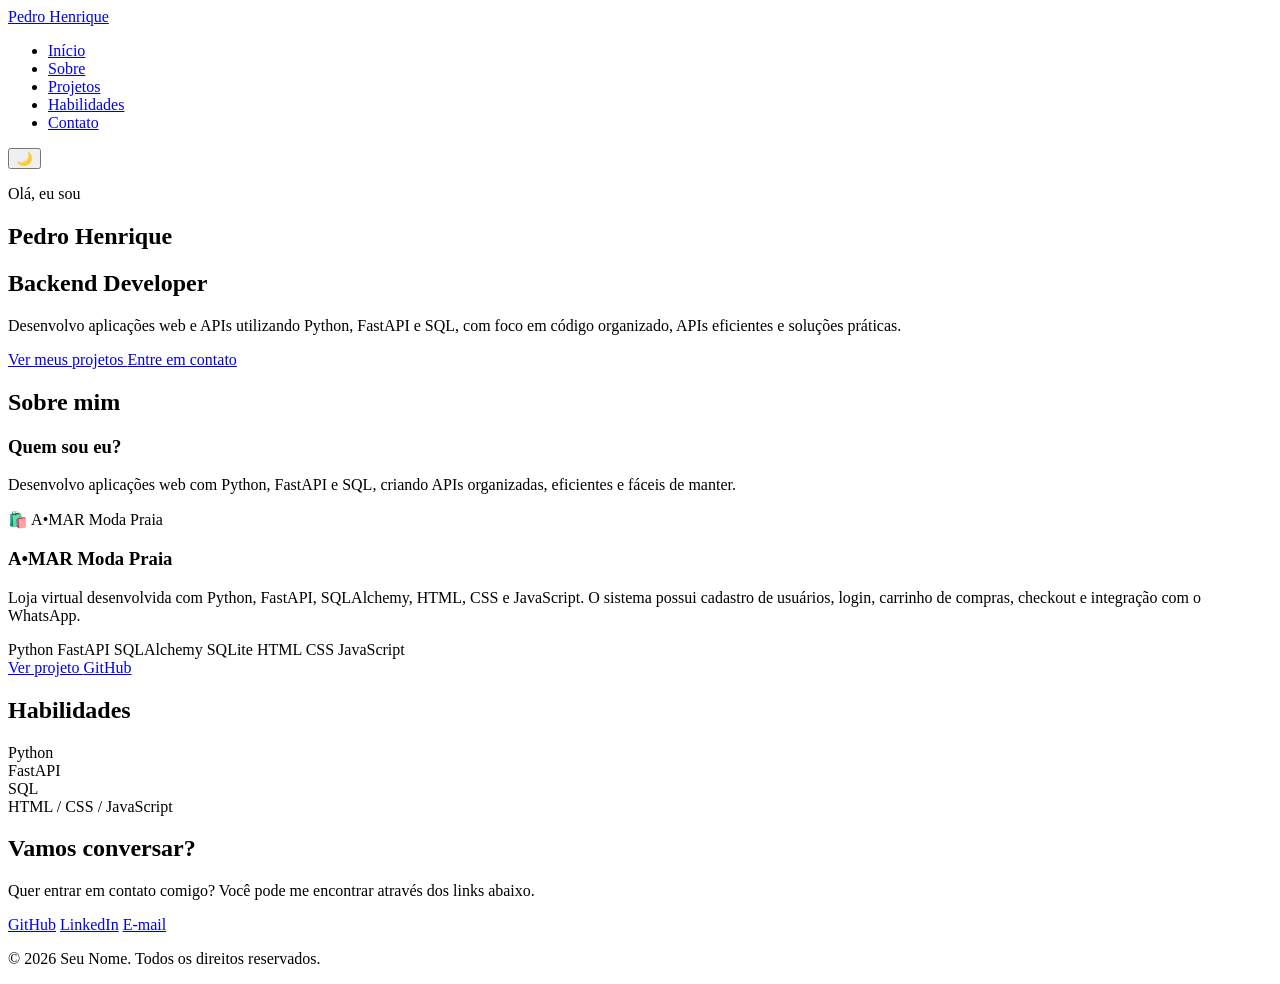
==== index.html @ 79761f5a "Add files via upload" ====
<!DOCTYPE html>
<html lang="pt-BR">
<head>
    <meta charset="UTF-8">
    <meta name="viewport" content="width=device-width, initial-scale=1.0">

    <title>Pedro Henrique-portfólio</title>

    <link rel="stylesheet" href="css/style.css">
</head>

<body>

    <!-- Cabeçalho -->
    <header>
        <nav class="navbar">
            <a href="#" class="logo">Pedro Henrique</a>

            <ul class="nav-links">
                <li><a href="#inicio">Início</a></li>
                <li><a href="#sobre">Sobre</a></li>
                <li><a href="#projetos">Projetos</a></li>
                <li><a href="#habilidades">Habilidades</a></li>
                <li><a href="#contato">Contato</a></li>
            </ul>

            <button id="theme-button">🌙</button>
        </nav>
    </header>


    <main>

     <section id="inicio" class="hero">
    <div class="hero-text">

        <p>Olá, eu sou</p>

        <h1>Pedro Henrique</h1>

        <h2>Backend Developer</h2>

        <p>
            Desenvolvo aplicações web e APIs utilizando
            Python, FastAPI e SQL, com foco em código organizado,
            APIs eficientes e soluções práticas.
        </p>

        <div class="hero-buttons">
            <a href="#projetos" class="button">
                Ver meus projetos
            </a>

            <a href="#contato" class="button secondary">
                Entre em contato
            </a>
        </div>

    </div>
</section>



        <!-- Sobre -->
        <section id="sobre" class="section">
            <h2>Sobre mim</h2>

            <div class="about">
                <div>
                    <h3>Quem sou eu?</h3>

                    <p>
                      
                    </p>

                    <p>
                     Desenvolvo aplicações web com Python, FastAPI e SQL,
                     criando APIs organizadas, eficientes e fáceis de manter.
                    </p>
                </div>
            </div>
        </section>


<article class="project-card">

    <div class="project-image">
        <span>🛍️ A•MAR Moda Praia</span>
    </div>

    <div class="project-content">

        <h3>A•MAR Moda Praia</h3>

        <p>
            Loja virtual desenvolvida com Python, FastAPI,
            SQLAlchemy, HTML, CSS e JavaScript.

            O sistema possui cadastro de usuários, login,
            carrinho de compras, checkout e integração com
            o WhatsApp.
        </p>

        <div class="technologies">
            <span>Python</span>
            <span>FastAPI</span>
            <span>SQLAlchemy</span>
            <span>SQLite</span>
            <span>HTML</span>
            <span>CSS</span>
            <span>JavaScript</span>
        </div>

        <div class="project-links">
            <a href="LINK_DO_SITE" target="_blank">
                Ver projeto
            </a>

            <a href="LINK_DO_GITHUB" target="_blank">
                GitHub
            </a>
        </div>

    </div>

</article>


      <section id="habilidades" class="section">
    <h2>Habilidades</h2>

    <div class="skills">

        <div class="skill">
            <span>Python</span>
            <div class="skill-bar">
                <div class="skill-progress python"></div>
            </div>
        </div>

        <div class="skill">
            <span>FastAPI</span>
            <div class="skill-bar">
                <div class="skill-progress fastapi"></div>
            </div>
        </div>

        <div class="skill">
            <span>SQL</span>
            <div class="skill-bar">
                <div class="skill-progress sql"></div>
            </div>
        </div>

        <div class="skill">
            <span>HTML / CSS / JavaScript</span>
            <div class="skill-bar">
                <div class="skill-progress frontend"></div>
            </div>
        </div>

    </div>
</section>


        <!-- Contato -->
        <section id="contato" class="section contact">
            <h2>Vamos conversar?</h2>

            <p>
                Quer entrar em contato comigo? Você pode me encontrar
                através dos links abaixo.
            </p>

            <div class="social-links">
                <a href="#" target="_blank">GitHub</a>
                <a href="#" target="_blank">LinkedIn</a>
                <a href="mailto:seuemail@email.com">E-mail</a>
            </div>
        </section>

    </main>


    <!-- Rodapé -->
    <footer>
        <p>
            © 2026 Seu Nome. Todos os direitos reservados.
        </p>
    </footer>


    <script src="js/script.js"></script>

</body>
</html>
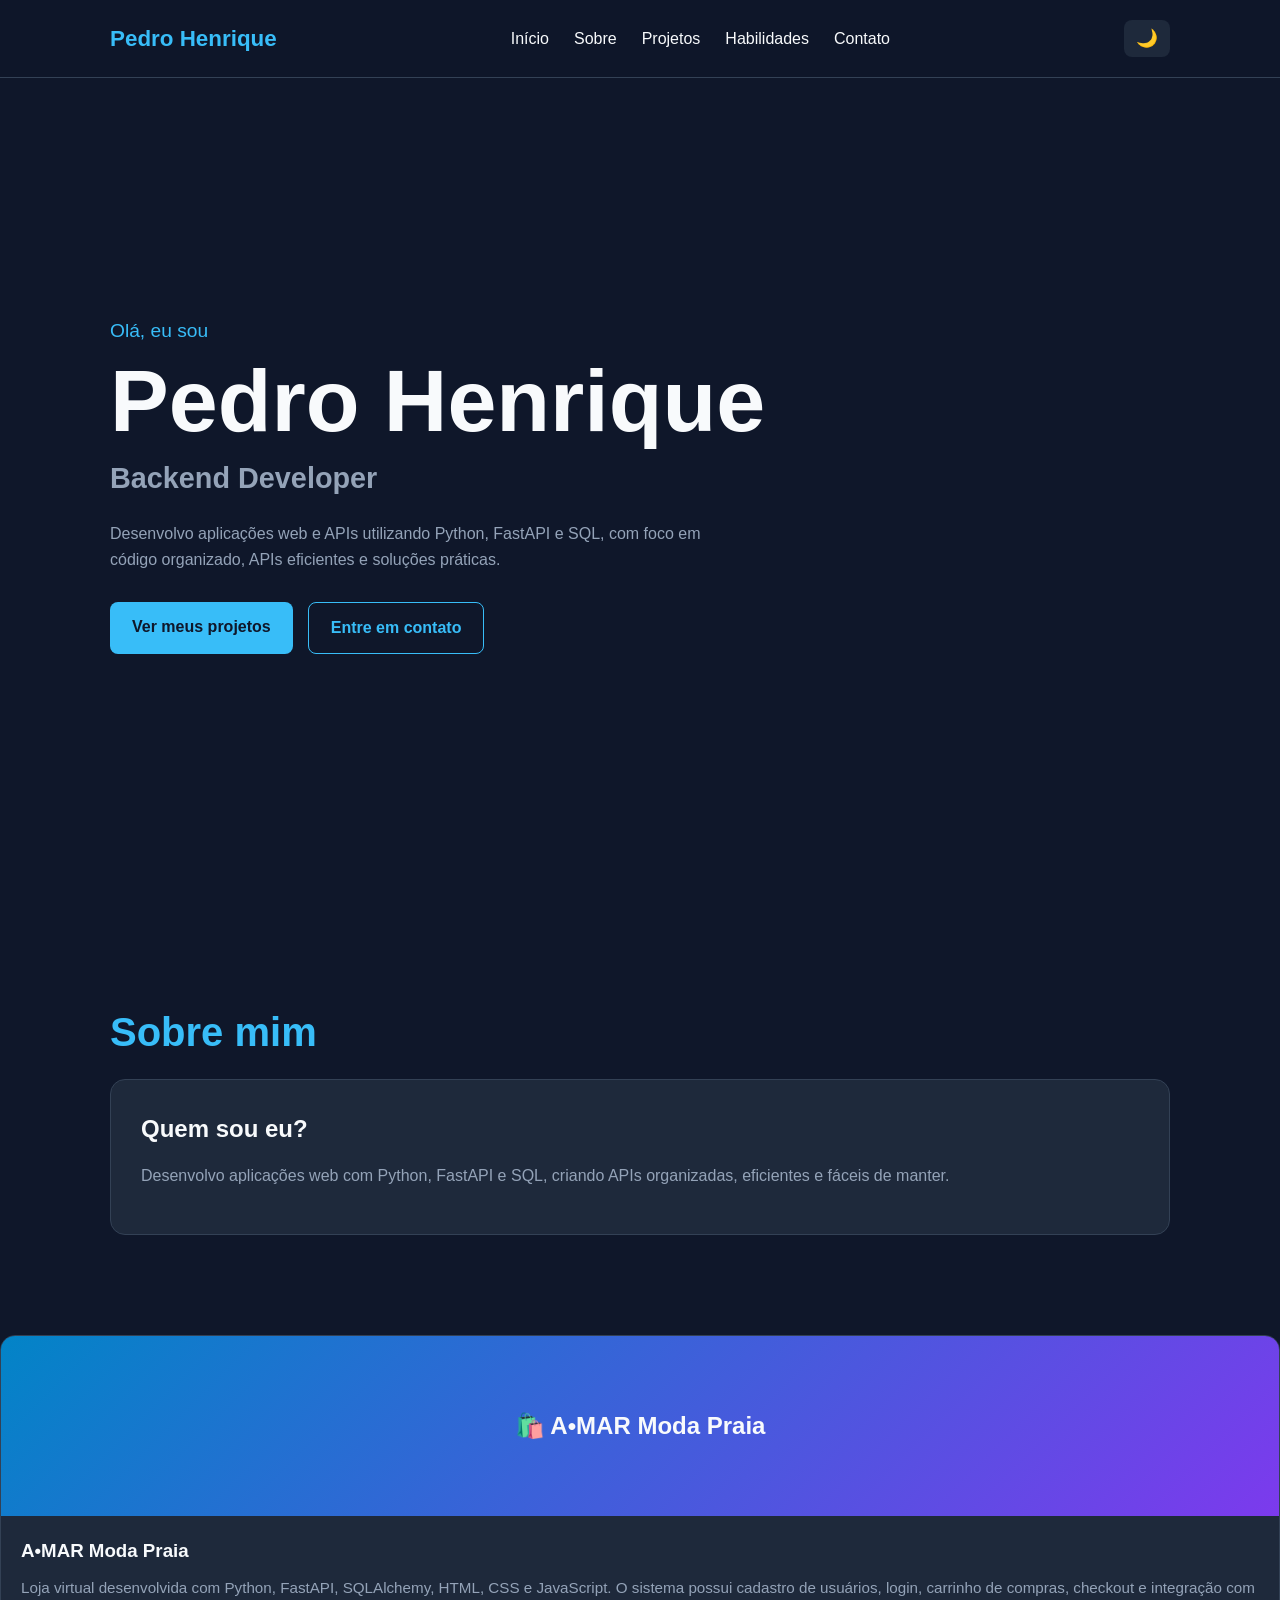
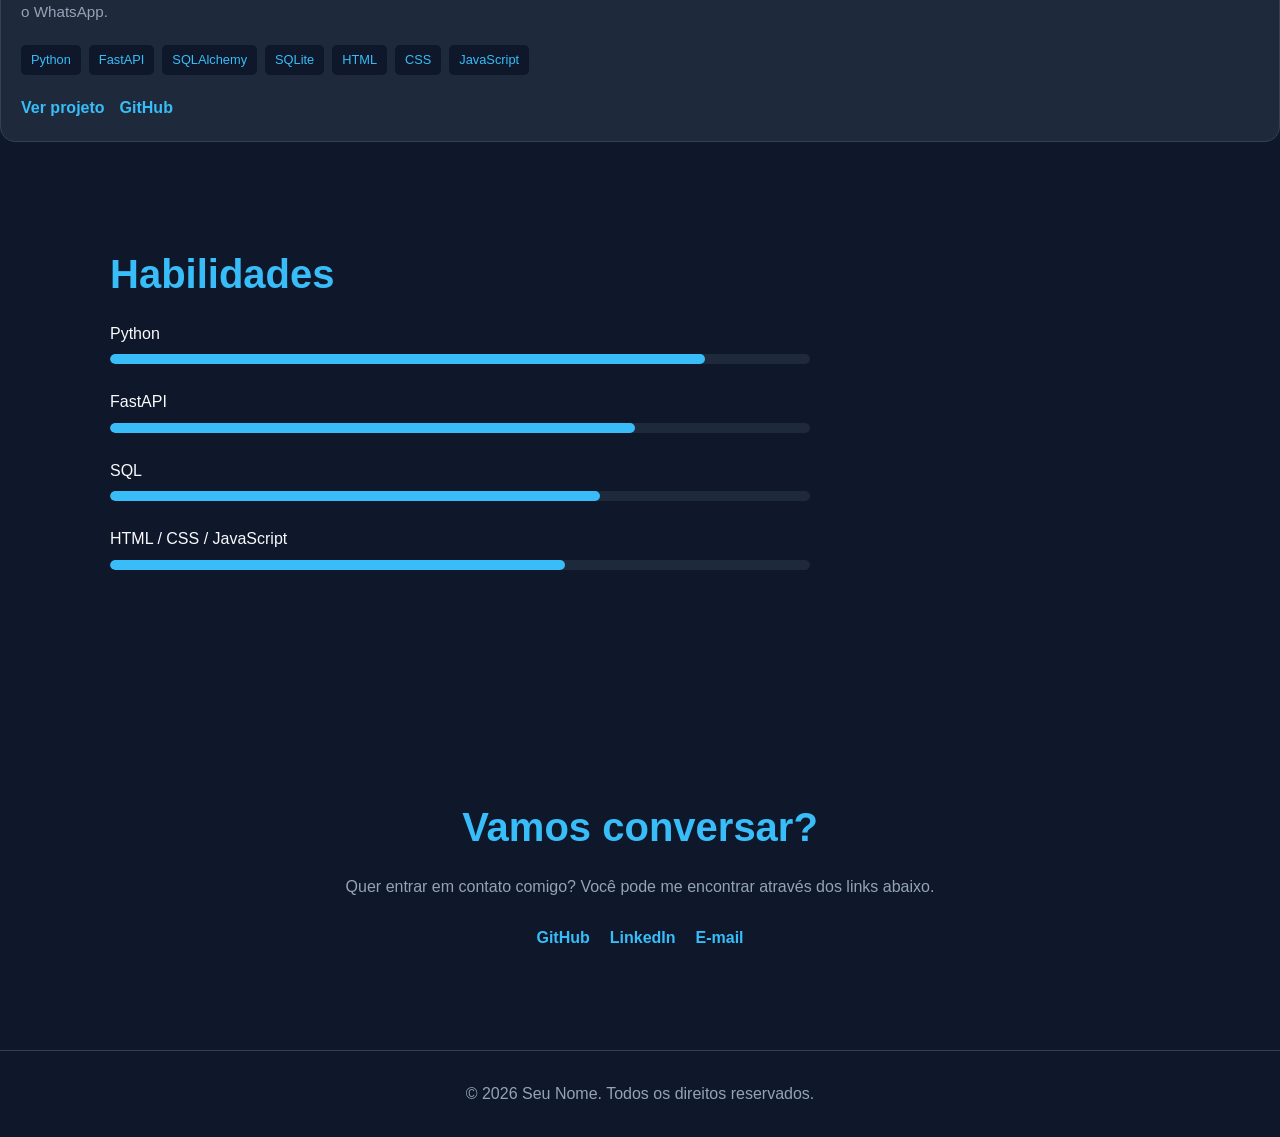
==== commit 938bfa0c: "Update index.html" ====
--- a/index.html
+++ b/index.html
@@ -6,7 +6,7 @@
 
     <title>Pedro Henrique-portfólio</title>
 
-    <link rel="stylesheet" href="css/style.css">
+    <link rel="stylesheet" href="style.css">
 </head>
 
 <body>
--- a/style.css
+++ b/style.css
@@ -0,0 +1,475 @@
+/* =========================
+   RESET
+========================= */
+
+* {
+    margin: 0;
+    padding: 0;
+    box-sizing: border-box;
+}
+
+html {
+    scroll-behavior: smooth;
+}
+
+body {
+    font-family: Arial, Helvetica, sans-serif;
+    background: #0f172a;
+    color: #f8fafc;
+    line-height: 1.6;
+}
+
+
+/* =========================
+   VARIÁVEIS
+========================= */
+
+:root {
+    --background: #0f172a;
+    --background-secondary: #1e293b;
+    --card: #1e293b;
+    --text: #f8fafc;
+    --text-secondary: #94a3b8;
+    --primary: #38bdf8;
+    --primary-dark: #0284c7;
+    --border: #334155;
+}
+
+
+/* =========================
+   HEADER
+========================= */
+
+header {
+    position: fixed;
+    top: 0;
+    left: 0;
+    width: 100%;
+    z-index: 1000;
+
+    background: rgba(15, 23, 42, 0.85);
+    backdrop-filter: blur(10px);
+
+    border-bottom: 1px solid var(--border);
+}
+
+.navbar {
+    max-width: 1100px;
+    margin: auto;
+
+    padding: 20px;
+
+    display: flex;
+    align-items: center;
+    justify-content: space-between;
+}
+
+.logo {
+    color: var(--primary);
+    text-decoration: none;
+    font-size: 1.4rem;
+    font-weight: bold;
+}
+
+.nav-links {
+    list-style: none;
+
+    display: flex;
+    gap: 25px;
+}
+
+.nav-links a {
+    color: var(--text);
+    text-decoration: none;
+
+    transition: 0.3s;
+}
+
+.nav-links a:hover {
+    color: var(--primary);
+}
+
+#theme-button {
+    border: none;
+    background: var(--card);
+    color: var(--text);
+
+    padding: 8px 12px;
+    border-radius: 8px;
+
+    cursor: pointer;
+    font-size: 1.1rem;
+
+    transition: 0.3s;
+}
+
+#theme-button:hover {
+    background: var(--primary);
+    color: #0f172a;
+}
+
+
+/* =========================
+   HERO
+========================= */
+
+.hero {
+    min-height: 100vh;
+
+    max-width: 1100px;
+    margin: auto;
+
+    padding: 150px 20px 80px;
+
+    display: flex;
+    align-items: center;
+}
+
+.hero-text {
+    max-width: 700px;
+}
+
+.hero-text > p:first-child {
+    color: var(--primary);
+    font-size: 1.2rem;
+}
+
+.hero h1 {
+    font-size: clamp(3rem, 8vw, 5.5rem);
+    line-height: 1;
+    margin: 10px 0;
+}
+
+.hero h2 {
+    color: var(--text-secondary);
+    font-size: 1.8rem;
+    margin-bottom: 20px;
+}
+
+.hero-text > p {
+    color: var(--text-secondary);
+    max-width: 600px;
+}
+
+.hero-buttons {
+    display: flex;
+    gap: 15px;
+    margin-top: 30px;
+}
+
+.button {
+    display: inline-block;
+
+    padding: 12px 22px;
+
+    background: var(--primary);
+    color: #0f172a;
+
+    border-radius: 8px;
+
+    text-decoration: none;
+    font-weight: bold;
+
+    transition: 0.3s;
+}
+
+.button:hover {
+    background: var(--primary-dark);
+    color: white;
+
+    transform: translateY(-3px);
+}
+
+.button.secondary {
+    background: transparent;
+    color: var(--primary);
+
+    border: 1px solid var(--primary);
+}
+
+.button.secondary:hover {
+    background: var(--primary);
+    color: #0f172a;
+}
+
+
+/* =========================
+   SEÇÕES
+========================= */
+
+.section {
+    max-width: 1100px;
+    margin: auto;
+
+    padding: 100px 20px;
+}
+
+.section h2 {
+    font-size: 2.5rem;
+    margin-bottom: 15px;
+
+    color: var(--primary);
+}
+
+.section-description {
+    color: var(--text-secondary);
+    margin-bottom: 40px;
+}
+
+
+/* =========================
+   SOBRE
+========================= */
+
+.about {
+    background: var(--card);
+
+    padding: 30px;
+
+    border: 1px solid var(--border);
+    border-radius: 15px;
+}
+
+.about h3 {
+    margin-bottom: 15px;
+    font-size: 1.5rem;
+}
+
+.about p {
+    color: var(--text-secondary);
+    margin-bottom: 15px;
+}
+
+
+/* =========================
+   PROJETOS
+========================= */
+
+.projects {
+    display: grid;
+
+    grid-template-columns: repeat(3, 1fr);
+
+    gap: 25px;
+}
+
+.project-card {
+    background: var(--card);
+
+    border: 1px solid var(--border);
+    border-radius: 15px;
+
+    overflow: hidden;
+
+    transition: 0.3s;
+}
+
+.project-card:hover {
+    transform: translateY(-8px);
+
+    border-color: var(--primary);
+
+    box-shadow: 0 10px 30px rgba(0, 0, 0, 0.3);
+}
+
+.project-image {
+    height: 180px;
+
+    display: flex;
+    align-items: center;
+    justify-content: center;
+
+    background: linear-gradient(
+        135deg,
+        #0284c7,
+        #7c3aed
+    );
+
+    font-size: 1.5rem;
+    font-weight: bold;
+}
+
+.project-content {
+    padding: 20px;
+}
+
+.project-content h3 {
+    margin-bottom: 10px;
+}
+
+.project-content p {
+    color: var(--text-secondary);
+
+    font-size: 0.95rem;
+
+    margin-bottom: 20px;
+}
+
+.technologies {
+    display: flex;
+    flex-wrap: wrap;
+    gap: 8px;
+
+    margin-bottom: 20px;
+}
+
+.technologies span {
+    background: #0f172a;
+
+    color: var(--primary);
+
+    padding: 5px 10px;
+
+    border-radius: 5px;
+
+    font-size: 0.8rem;
+}
+
+.project-links {
+    display: flex;
+    gap: 15px;
+}
+
+.project-links a {
+    color: var(--primary);
+    text-decoration: none;
+
+    font-weight: bold;
+}
+
+.project-links a:hover {
+    text-decoration: underline;
+}
+
+
+/* =========================
+   HABILIDADES
+========================= */
+
+.skills {
+    max-width: 700px;
+}
+
+.skill {
+    margin-bottom: 25px;
+}
+
+.skill > span {
+    display: block;
+    margin-bottom: 8px;
+}
+
+.skill-bar {
+    height: 10px;
+
+    background: var(--background-secondary);
+
+    border-radius: 10px;
+
+    overflow: hidden;
+}
+
+.skill-progress {
+    height: 100%;
+
+    background: var(--primary);
+
+    border-radius: 10px;
+}
+
+.skill-progress.python {
+    width: 85%;
+}
+
+.skill-progress.fastapi {
+    width: 75%;
+}
+
+.skill-progress.sql {
+    width: 70%;
+}
+
+.skill-progress.frontend {
+    width: 65%;
+}
+
+
+/* =========================
+   CONTATO
+========================= */
+
+.contact {
+    text-align: center;
+}
+
+.contact p {
+    color: var(--text-secondary);
+
+    max-width: 600px;
+    margin: 0 auto 25px;
+}
+
+.social-links {
+    display: flex;
+    justify-content: center;
+    gap: 20px;
+}
+
+.social-links a {
+    color: var(--primary);
+    text-decoration: none;
+
+    font-weight: bold;
+}
+
+.social-links a:hover {
+    text-decoration: underline;
+}
+
+
+/* =========================
+   FOOTER
+========================= */
+
+footer {
+    text-align: center;
+
+    padding: 30px 20px;
+
+    border-top: 1px solid var(--border);
+
+    color: var(--text-secondary);
+}
+
+
+/* =========================
+   RESPONSIVIDADE
+========================= */
+
+@media (max-width: 800px) {
+
+    .nav-links {
+        display: none;
+    }
+
+    .projects {
+        grid-template-columns: 1fr;
+    }
+
+    .hero {
+        text-align: center;
+    }
+
+    .hero-text {
+        margin: auto;
+    }
+
+    .hero-buttons {
+        justify-content: center;
+        flex-wrap: wrap;
+    }
+
+    .section {
+        padding: 70px 20px;
+    }
+}
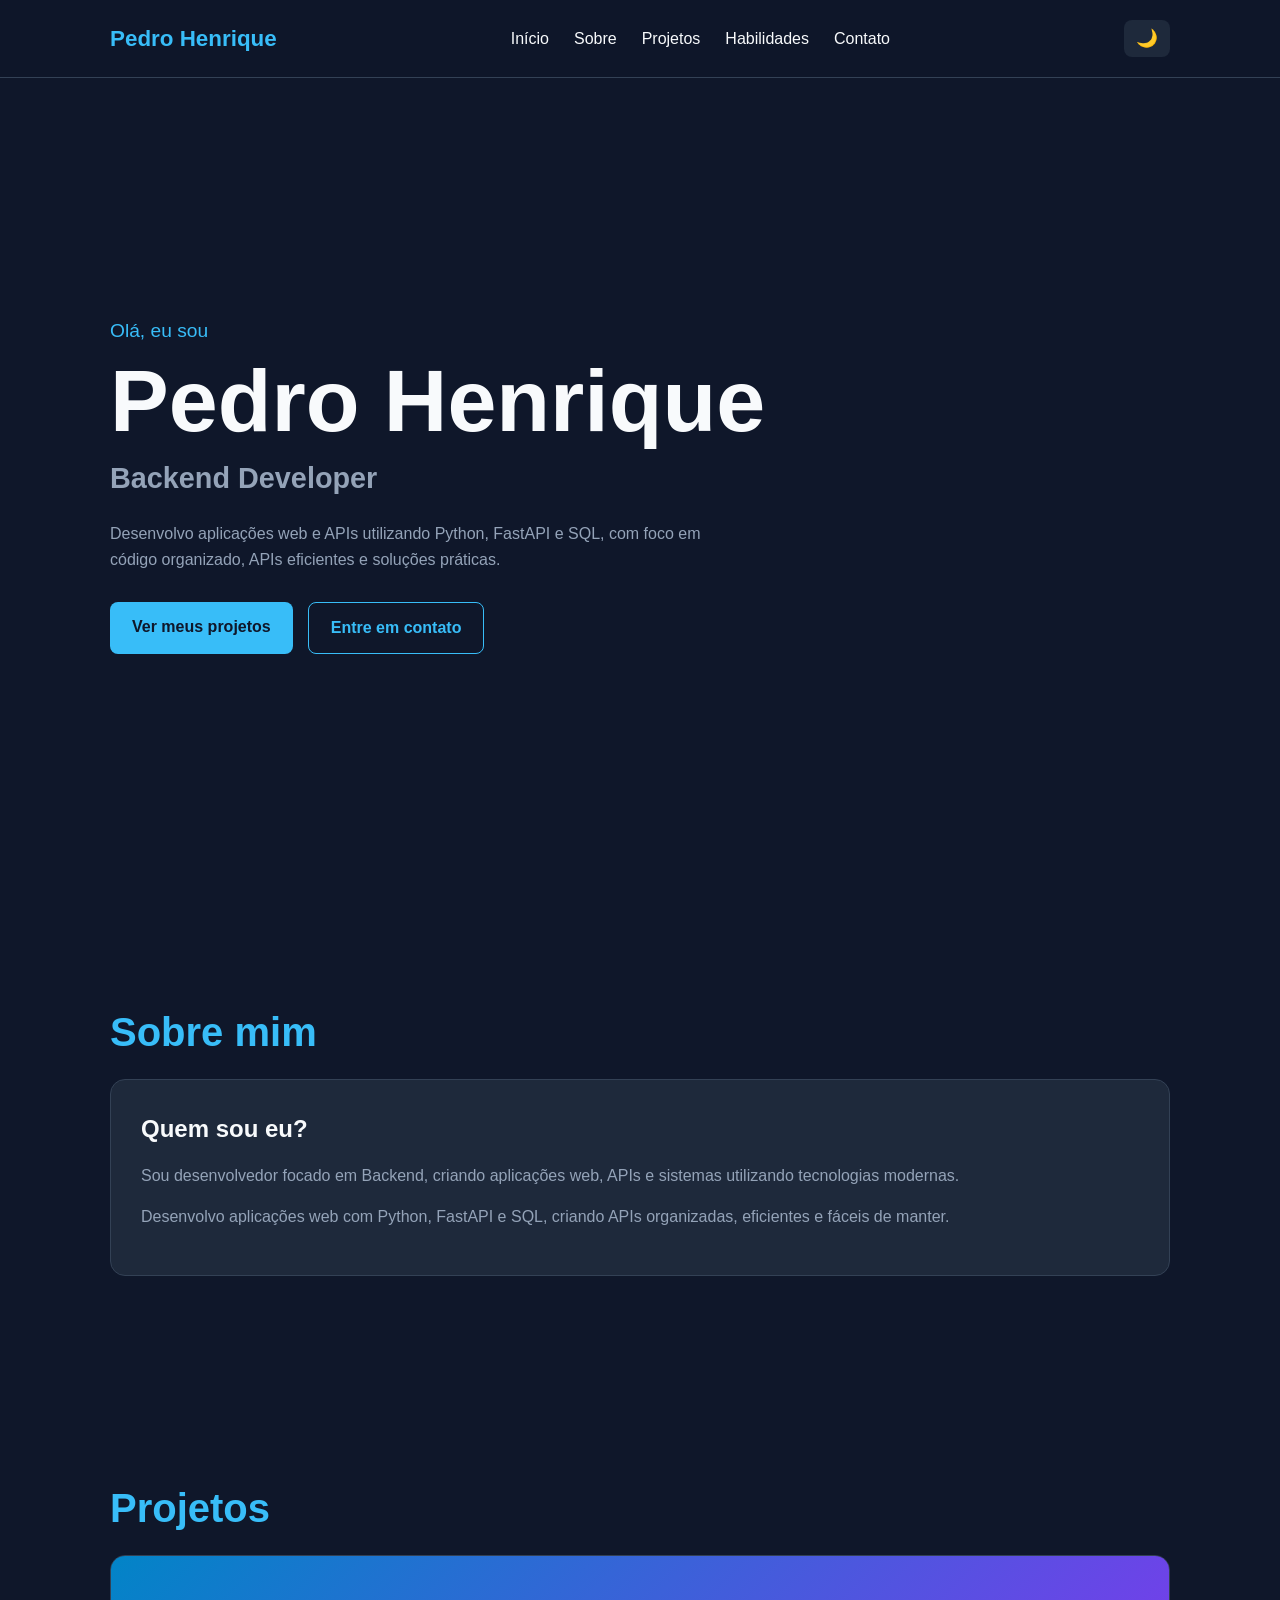
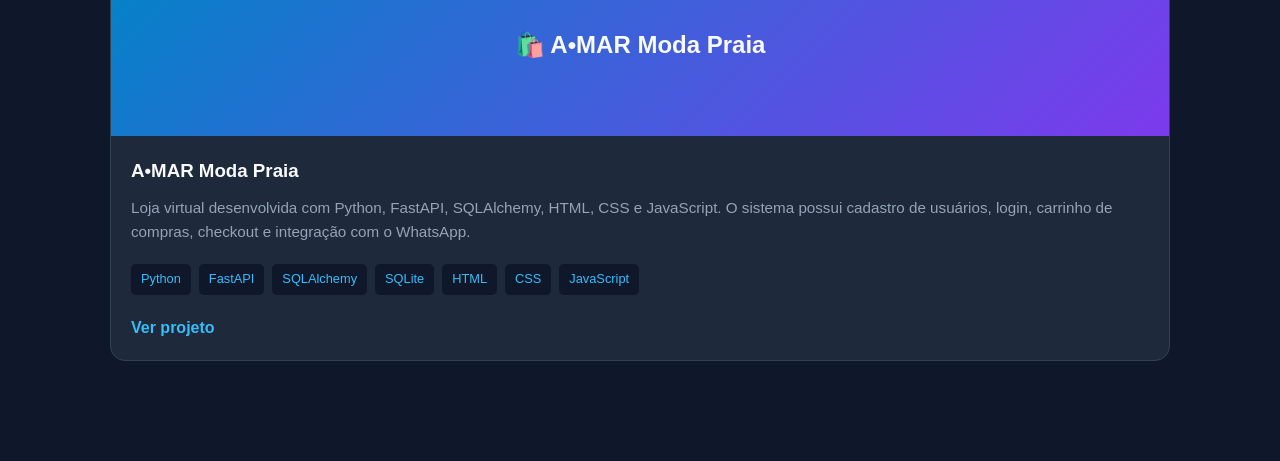
==== commit 1f967e23: "Atualizar o index.html" ====
--- a/index.html
+++ b/index.html
@@ -1,196 +1,142 @@
-<!DOCTYPE html>
-<html lang="pt-BR">
-<head>
-    <meta charset="UTF-8">
-    <meta name="viewport" content="width=device-width, initial-scale=1.0">
-
-    <title>Pedro Henrique-portfólio</title>
-
-    <link rel="stylesheet" href="style.css">
-</head>
-
-<body>
-
-    <!-- Cabeçalho -->
-    <header>
-        <nav class="navbar">
-            <a href="#" class="logo">Pedro Henrique</a>
-
-            <ul class="nav-links">
-                <li><a href="#inicio">Início</a></li>
-                <li><a href="#sobre">Sobre</a></li>
-                <li><a href="#projetos">Projetos</a></li>
-                <li><a href="#habilidades">Habilidades</a></li>
-                <li><a href="#contato">Contato</a></li>
-            </ul>
-
-            <button id="theme-button">🌙</button>
-        </nav>
-    </header>
-
-
-    <main>
-
-     <section id="inicio" class="hero">
-    <div class="hero-text">
-
-        <p>Olá, eu sou</p>
-
-        <h1>Pedro Henrique</h1>
-
-        <h2>Backend Developer</h2>
-
-        <p>
-            Desenvolvo aplicações web e APIs utilizando
-            Python, FastAPI e SQL, com foco em código organizado,
-            APIs eficientes e soluções práticas.
-        </p>
-
-        <div class="hero-buttons">
-            <a href="#projetos" class="button">
-                Ver meus projetos
-            </a>
-
-            <a href="#contato" class="button secondary">
-                Entre em contato
-            </a>
-        </div>
-
-    </div>
-</section>
-
-
-
-        <!-- Sobre -->
-        <section id="sobre" class="section">
-            <h2>Sobre mim</h2>
-
-            <div class="about">
-                <div>
-                    <h3>Quem sou eu?</h3>
-
-                    <p>
-                      
-                    </p>
-
-                    <p>
-                     Desenvolvo aplicações web com Python, FastAPI e SQL,
-                     criando APIs organizadas, eficientes e fáceis de manter.
-                    </p>
-                </div>
-            </div>
-        </section>
-
-
-<article class="project-card">
-
-    <div class="project-image">
-        <span>🛍️ A•MAR Moda Praia</span>
-    </div>
-
-    <div class="project-content">
-
-        <h3>A•MAR Moda Praia</h3>
-
-        <p>
-            Loja virtual desenvolvida com Python, FastAPI,
-            SQLAlchemy, HTML, CSS e JavaScript.
-
-            O sistema possui cadastro de usuários, login,
-            carrinho de compras, checkout e integração com
-            o WhatsApp.
-        </p>
-
-        <div class="technologies">
-            <span>Python</span>
-            <span>FastAPI</span>
-            <span>SQLAlchemy</span>
-            <span>SQLite</span>
-            <span>HTML</span>
-            <span>CSS</span>
-            <span>JavaScript</span>
-        </div>
-
-        <div class="project-links">
-            <a href="LINK_DO_SITE" target="_blank">
-                Ver projeto
-            </a>
-
-            <a href="LINK_DO_GITHUB" target="_blank">
-                GitHub
-            </a>
-        </div>
-
-    </div>
-
-</article>
-
-
-      <section id="habilidades" class="section">
-    <h2>Habilidades</h2>
-
-    <div class="skills">
-
-        <div class="skill">
-            <span>Python</span>
-            <div class="skill-bar">
-                <div class="skill-progress python"></div>
-            </div>
-        </div>
-
-        <div class="skill">
-            <span>FastAPI</span>
-            <div class="skill-bar">
-                <div class="skill-progress fastapi"></div>
-            </div>
-        </div>
-
-        <div class="skill">
-            <span>SQL</span>
-            <div class="skill-bar">
-                <div class="skill-progress sql"></div>
-            </div>
-        </div>
-
-        <div class="skill">
-            <span>HTML / CSS / JavaScript</span>
-            <div class="skill-bar">
-                <div class="skill-progress frontend"></div>
-            </div>
-        </div>
-
-    </div>
-</section>
-
-
-        <!-- Contato -->
-        <section id="contato" class="section contact">
-            <h2>Vamos conversar?</h2>
-
-            <p>
-                Quer entrar em contato comigo? Você pode me encontrar
-                através dos links abaixo.
-            </p>
-
-            <div class="social-links">
-                <a href="#" target="_blank">GitHub</a>
-                <a href="#" target="_blank">LinkedIn</a>
-                <a href="mailto:seuemail@email.com">E-mail</a>
-            </div>
-        </section>
-
-    </main>
-
-
-    <!-- Rodapé -->
-    <footer>
-        <p>
-            © 2026 Seu Nome. Todos os direitos reservados.
-        </p>
-    </footer>
-
-
-    <script src="js/script.js"></script>
-
-</body>
-</html>
+<!DOCTYPE html>
+<html lang="pt-BR">
+
+<head>
+    <meta charset="UTF-8">
+    <meta name="viewport" content="width=device-width, initial-scale=1.0">
+
+    <title>Pedro Henrique - Portfólio</title>
+
+    <link rel="stylesheet" href="style.css">
+</head>
+
+<body>
+
+    <!-- Cabeçalho -->
+    <header>
+        <nav class="navbar">
+
+            <a href="#inicio" class="logo">
+                Pedro Henrique
+            </a>
+
+            <ul class="nav-links">
+                <li><a href="#inicio">Início</a></li>
+                <li><a href="#sobre">Sobre</a></li>
+                <li><a href="#projetos">Projetos</a></li>
+                <li><a href="#habilidades">Habilidades</a></li>
+                <li><a href="#contato">Contato</a></li>
+            </ul>
+
+            <button id="theme-button" type="button">🌙</button>
+
+        </nav>
+    </header>
+
+
+    <main>
+
+        <!-- Início -->
+        <section id="inicio" class="hero">
+
+            <div class="hero-text">
+
+                <p>Olá, eu sou</p>
+
+                <h1>Pedro Henrique</h1>
+
+                <h2>Backend Developer</h2>
+
+                <p>
+                    Desenvolvo aplicações web e APIs utilizando
+                    Python, FastAPI e SQL, com foco em código organizado,
+                    APIs eficientes e soluções práticas.
+                </p>
+
+                <div class="hero-buttons">
+
+                    <a href="#projetos" class="button">
+                        Ver meus projetos
+                    </a>
+
+                    <a href="#contato" class="button secondary">
+                        Entre em contato
+                    </a>
+
+                </div>
+
+            </div>
+
+        </section>
+
+
+        <!-- Sobre -->
+        <section id="sobre" class="section">
+
+            <h2>Sobre mim</h2>
+
+            <div class="about">
+
+                <div>
+
+                    <h3>Quem sou eu?</h3>
+
+                    <p>
+                        Sou desenvolvedor focado em Backend,
+                        criando aplicações web, APIs e sistemas
+                        utilizando tecnologias modernas.
+                    </p>
+
+                    <p>
+                        Desenvolvo aplicações web com Python,
+                        FastAPI e SQL, criando APIs organizadas,
+                        eficientes e fáceis de manter.
+                    </p>
+
+                </div>
+
+            </div>
+
+        </section>
+
+
+        <!-- Projetos -->
+        <section id="projetos" class="section">
+
+            <h2>Projetos</h2>
+
+            <article class="project-card">
+
+                <div class="project-image">
+                    <span>🛍️ A•MAR Moda Praia</span>
+                </div>
+
+                <div class="project-content">
+
+                    <h3>A•MAR Moda Praia</h3>
+
+                    <p>
+                        Loja virtual desenvolvida com Python,
+                        FastAPI, SQLAlchemy, HTML, CSS e JavaScript.
+
+                        O sistema possui cadastro de usuários,
+                        login, carrinho de compras, checkout e
+                        integração com o WhatsApp.
+                    </p>
+
+                    <div class="technologies">
+
+                        <span>Python</span>
+                        <span>FastAPI</span>
+                        <span>SQLAlchemy</span>
+                        <span>SQLite</span>
+                        <span>HTML</span>
+                        <span>CSS</span>
+                        <span>JavaScript</span>
+
+                    </div>
+
+                    <div class="project-links">
+
+                        <a href="projetos/modapraia.html">
+                            Ver projeto
